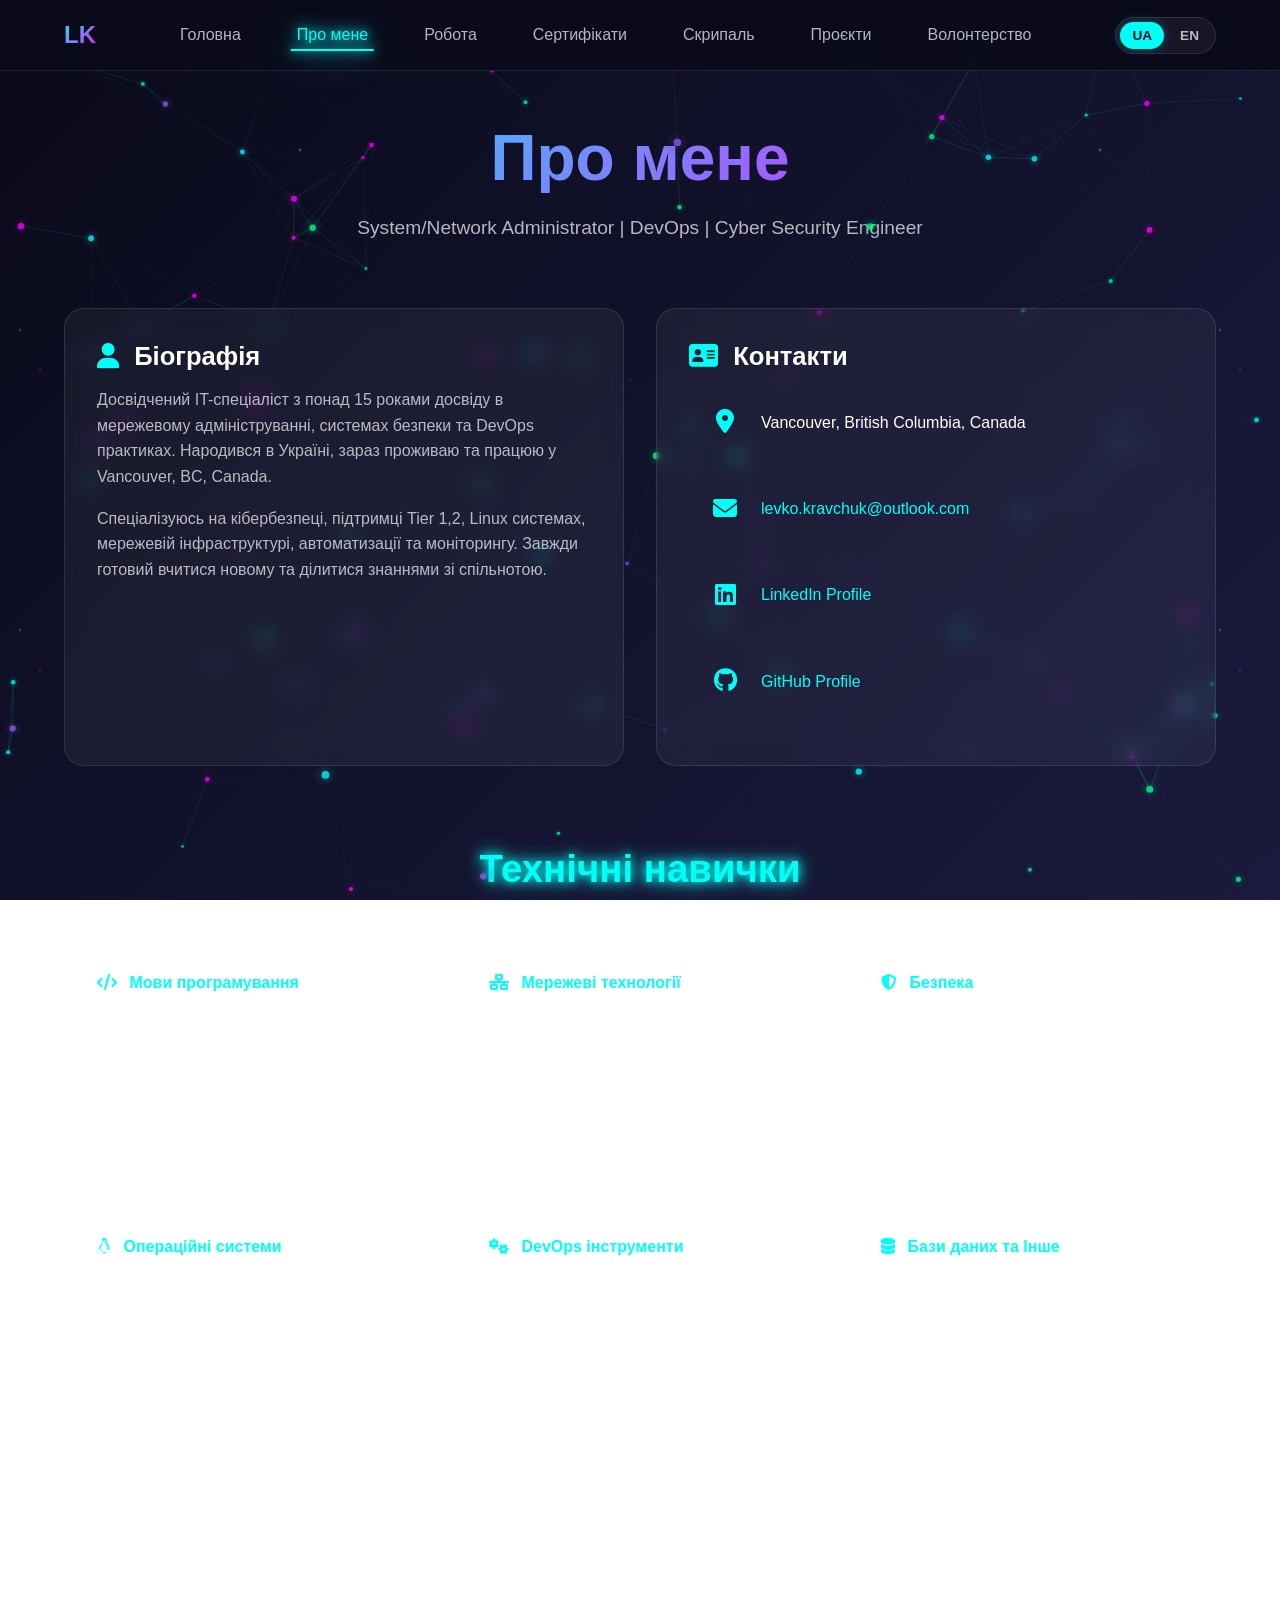
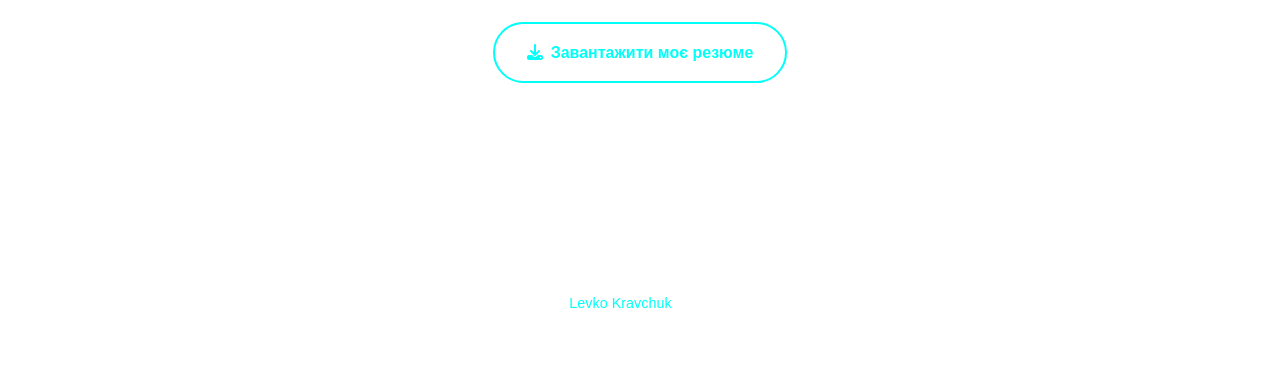
==== about.html @ c8efd0c7 "Organize project: structure images and docs, update site content" ====
<!DOCTYPE html>
<html lang="uk">

<head>
    <meta charset="UTF-8">
    <meta name="viewport" content="width=device-width, initial-scale=1.0, maximum-scale=5.0">
    <meta name="description" content="About Levko Kravchuk - System Administrator and DevOps Engineer">
    <meta name="theme-color" content="#0a0a1a">

    <!-- Security Headers -->
    <meta http-equiv="X-Content-Type-Options" content="nosniff">
    <meta http-equiv="X-Frame-Options" content="SAMEORIGIN">
    <meta name="referrer" content="strict-origin-when-cross-origin">
    <meta http-equiv="Content-Security-Policy"
        content="default-src 'self'; script-src 'self' 'unsafe-inline'; style-src 'self' 'unsafe-inline' https://fonts.googleapis.com https://cdnjs.cloudflare.com; font-src 'self' https://fonts.gstatic.com https://cdnjs.cloudflare.com; img-src 'self' data: https:; frame-ancestors 'self'; form-action 'self'; base-uri 'self';">
    <title>Про мене | Levko Kravchuk</title>

    <link rel="preconnect" href="https://fonts.googleapis.com">
    <link rel="preconnect" href="https://fonts.gstatic.com" crossorigin>
    <link
        href="https://fonts.googleapis.com/css2?family=Inter:wght@400;500;600;700&family=Outfit:wght@600;700&display=swap"
        rel="stylesheet">
    <link rel="stylesheet" href="https://cdnjs.cloudflare.com/ajax/libs/font-awesome/6.5.0/css/all.min.css">
    <link rel="stylesheet" href="css/style.css">
</head>

<body>
    <!-- Navigation -->
    <nav class="nav">
        <div class="nav-container">
            <a href="index.html" class="nav-logo">LK</a>
            <ul class="nav-menu">
                <li><a href="index.html" class="nav-link" data-i18n="nav_home">Головна</a></li>
                <li><a href="about.html" class="nav-link active" data-i18n="nav_about">Про мене</a></li>
                <li><a href="work-history.html" class="nav-link" data-i18n="nav_work">Робота</a></li>
                <li><a href="awards.html" class="nav-link" data-i18n="nav_awards">Сертифікати</a></li>
                <li><a href="violinist.html" class="nav-link" data-i18n="nav_violinist">Скрипаль</a></li>
                <li><a href="projects.html" class="nav-link" data-i18n="nav_projects">Проєкти</a></li>
                <li><a href="volunteer.html" class="nav-link" data-i18n="nav_volunteer">Волонтерство</a></li>
            </ul>
            <div class="nav-right">
                <div class="lang-switcher">
                    <button class="lang-btn active" data-lang="uk">UA</button>
                    <button class="lang-btn" data-lang="en">EN</button>
                </div>
                <div class="nav-toggle">
                    <span></span>
                    <span></span>
                    <span></span>
                </div>
            </div>
        </div>
    </nav>

    <!-- Page Header -->
    <header class="page-header">
        <div class="container">
            <h1 data-i18n="about_title">Про мене</h1>
            <p style="font-size: 1.2rem; color: var(--text-secondary);" data-i18n="about_subtitle">
                System/Network Administrator | DevOps | Cyber Security Engineer
            </p>
        </div>
    </header>

    <!-- Page Content -->
    <main class="page-content">
        <div class="container">

            <div style="display: grid; grid-template-columns: repeat(auto-fit, minmax(300px, 1fr)); gap: 2rem;">

                <!-- Bio Card -->
                <div class="glass-card">
                    <h3 style="margin-bottom: 1rem;"><i class="fas fa-user"
                            style="color: var(--neon-cyan); margin-right: 0.5rem;"></i> <span
                            data-i18n="bio_title">Біографія</span></h3>
                    <p data-i18n="bio_text_1">
                        Досвідчений IT-спеціаліст з понад 15 роками досвіду в мережевому адмініструванні,
                        системах безпеки та DevOps практиках. Народився в Україні, зараз проживаю та працюю
                        у Vancouver, BC, Canada.
                    </p>
                    <p data-i18n="bio_text_2">
                        Спеціалізуюсь на Linux системах, мережевій інфраструктурі, автоматизації та
                        моніторингу. Завжди готовий вчитися новому та ділитися знаннями зі спільнотою.
                    </p>
                </div>

                <!-- Contact Card -->
                <div class="glass-card">
                    <h3 style="margin-bottom: 1rem;"><i class="fas fa-address-card"
                            style="color: var(--neon-cyan); margin-right: 0.5rem;"></i> <span
                            data-i18n="contacts_title">Контакти</span></h3>
                    <ul class="contact-list">
                        <li class="contact-item">
                            <span class="contact-icon"><i class="fas fa-map-marker-alt"></i></span>
                            <span>Vancouver, British Columbia, Canada</span>
                        </li>
                        <li class="contact-item">
                            <span class="contact-icon"><i class="fas fa-envelope"></i></span>
                            <a href="mailto:levko.kravchuk@outlook.com">levko.kravchuk@outlook.com</a>
                        </li>
                        <li class="contact-item">
                            <span class="contact-icon"><i class="fab fa-linkedin"></i></span>
                            <a href="https://www.linkedin.com/in/levko-kravchuk/" target="_blank">LinkedIn Profile</a>
                        </li>
                        <li class="contact-item">
                            <span class="contact-icon"><i class="fab fa-github"></i></span>
                            <a href="https://github.com/LEO2008k" target="_blank">GitHub Profile</a>
                        </li>
                    </ul>
                </div>

            </div>

            <!-- Technical Skills Section -->
            <section class="section">
                <h2 class="section-title" data-i18n="skills_title">Технічні навички</h2>

                <div style="display: grid; grid-template-columns: repeat(auto-fit, minmax(280px, 1fr)); gap: 1.5rem;">

                    <div class="glass-card">
                        <h4 style="color: var(--neon-cyan); margin-bottom: 1rem;">
                            <i class="fas fa-code" style="margin-right: 0.5rem;"></i> <span
                                data-i18n="skills_programming">Мови програмування</span>
                        </h4>
                        <div class="skills-list">
                            <span class="skill-tag">Bash</span>
                            <span class="skill-tag">Python</span>
                            <span class="skill-tag">SQL</span>
                            <span class="skill-tag">C</span>
                        </div>
                    </div>

                    <div class="glass-card">
                        <h4 style="color: var(--neon-cyan); margin-bottom: 1rem;">
                            <i class="fas fa-network-wired" style="margin-right: 0.5rem;"></i> <span
                                data-i18n="skills_network">Мережеві технології</span>
                        </h4>
                        <div class="skills-list">
                            <span class="skill-tag">VLAN</span>
                            <span class="skill-tag">802.1Q</span>
                            <span class="skill-tag">STP/RSTP</span>
                            <span class="skill-tag">LACP</span>
                            <span class="skill-tag">DHCP</span>
                            <span class="skill-tag">DHCPv6</span>
                            <span class="skill-tag">IPv6</span>
                            <span class="skill-tag">DNS</span>
                            <span class="skill-tag">VPN</span>
                        </div>
                    </div>

                    <div class="glass-card">
                        <h4 style="color: var(--neon-cyan); margin-bottom: 1rem;">
                            <i class="fas fa-shield-alt" style="margin-right: 0.5rem;"></i> <span
                                data-i18n="skills_security">Безпека</span>
                        </h4>
                        <div class="skills-list">
                            <span class="skill-tag">ACL</span>
                            <span class="skill-tag">Firewall</span>
                            <span class="skill-tag">IDS/IPS</span>
                            <span class="skill-tag">VPN</span>
                            <span class="skill-tag">Tenable.sc</span>
                            <span class="skill-tag">Nessus</span>
                        </div>
                    </div>

                    <div class="glass-card">
                        <h4 style="color: var(--neon-cyan); margin-bottom: 1rem;">
                            <i class="fab fa-linux" style="margin-right: 0.5rem;"></i> <span
                                data-i18n="skills_os">Операційні системи</span>
                        </h4>
                        <div class="skills-list">
                            <span class="skill-tag">CentOS</span>
                            <span class="skill-tag">RHEL</span>
                            <span class="skill-tag">Ubuntu</span>
                            <span class="skill-tag">FreeBSD</span>
                            <span class="skill-tag">Windows Server</span>
                            <span class="skill-tag">macOS</span>
                            <span class="skill-tag">SELinux</span>
                            <span class="skill-tag">ACL</span>
                        </div>
                    </div>

                    <div class="glass-card">
                        <h4 style="color: var(--neon-cyan); margin-bottom: 1rem;">
                            <i class="fas fa-cogs" style="margin-right: 0.5rem;"></i> <span
                                data-i18n="skills_devops">DevOps інструменти</span>
                        </h4>
                        <div class="skills-list">
                            <span class="skill-tag">Docker</span>
                            <span class="skill-tag">Ansible</span>
                            <span class="skill-tag">Jenkins</span>
                            <span class="skill-tag">Git</span>
                            <span class="skill-tag">Grafana</span>
                            <span class="skill-tag">Zabbix</span>
                            <span class="skill-tag">Nagios</span>
                            <span class="skill-tag">Nginx</span>
                            <span class="skill-tag">Apache</span>
                            <span class="skill-tag">OpenShift</span>
                        </div>
                    </div>

                    <div class="glass-card">
                        <h4 style="color: var(--neon-cyan); margin-bottom: 1rem;">
                            <i class="fas fa-database" style="margin-right: 0.5rem;"></i> <span
                                data-i18n="skills_database">Бази даних та Інше</span>
                        </h4>
                        <div class="skills-list">
                            <span class="skill-tag">MySQL</span>
                            <span class="skill-tag">MariaDB</span>
                            <span class="skill-tag">SQLite</span>
                            <span class="skill-tag">Ha Proxy</span>
                            <span class="skill-tag">Galera Cluster</span>
                            <span class="skill-tag">JIRA</span>
                        </div>
                    </div>

                </div>
            </section>

            <!-- Download CV -->
            <div style="text-align: center; margin-top: 3rem;">
                <a href="Levko_Kravchuk_Resume.pdf" download class="btn">
                    <i class="fas fa-download"></i> <span data-i18n="btn_download_resume">Завантажити моє резюме</span>
                </a>
            </div>

        </div>
    </main>

    <!-- Footer -->
    <footer class="footer">
        <p class="footer-text">
            © 2024-2026 <a href="https://www.linkedin.com/in/levko-kravchuk/" target="_blank">Levko Kravchuk</a>. <span
                data-i18n="footer_rights">All rights reserved.</span>
        </p>
    </footer>

    <button class="back-to-top" aria-label="Back to top">
        <i class="fas fa-arrow-up"></i>
    </button>

    <script src="js/particles.js"></script>
    <script src="js/translations.js"></script>
    <script src="js/main.js"></script>
</body>

</html>
---- css/style.css ----
/* ===================================
   NEO GLOW DESIGN SYSTEM
   Levko Kravchuk Portfolio
   =================================== */

/* CSS Variables */
:root {
  /* Colors */
  --bg-primary: #0a0a1a;
  --bg-secondary: #1a1a3e;
  --bg-card: rgba(26, 26, 62, 0.6);
  --neon-cyan: #00fff7;
  --neon-magenta: #ff00ff;
  --neon-purple: #bf00ff;
  --neon-blue: #00d4ff;
  --text-primary: #ffffff;
  --text-secondary: rgba(255, 255, 255, 0.7);
  --text-muted: rgba(255, 255, 255, 0.5);

  /* Glow Effects */
  --glow-cyan: 0 0 10px var(--neon-cyan), 0 0 20px var(--neon-cyan), 0 0 40px var(--neon-cyan);
  --glow-magenta: 0 0 10px var(--neon-magenta), 0 0 20px var(--neon-magenta), 0 0 40px var(--neon-magenta);
  --glow-purple: 0 0 10px var(--neon-purple), 0 0 20px var(--neon-purple), 0 0 40px var(--neon-purple);
  --glow-text: 0 0 10px currentColor, 0 0 20px currentColor;

  /* Glassmorphism */
  --glass-bg: rgba(255, 255, 255, 0.05);
  --glass-border: rgba(255, 255, 255, 0.1);
  --glass-blur: blur(10px);

  /* Spacing */
  --spacing-xs: 0.5rem;
  --spacing-sm: 1rem;
  --spacing-md: 1.5rem;
  --spacing-lg: 2rem;
  --spacing-xl: 3rem;
  --spacing-xxl: 5rem;

  /* Typography */
  --font-main: 'Inter', 'Segoe UI', sans-serif;
  --font-display: 'Outfit', 'Inter', sans-serif;

  /* Transitions */
  --transition-fast: 0.2s ease;
  --transition-normal: 0.3s ease;
  --transition-slow: 0.5s ease;
}

/* Reset & Base */
*,
*::before,
*::after {
  box-sizing: border-box;
  margin: 0;
  padding: 0;
}

html {
  scroll-behavior: smooth;
}

body {
  font-family: var(--font-main);
  background: linear-gradient(135deg, var(--bg-primary) 0%, var(--bg-secondary) 100%);
  background-attachment: fixed;
  color: var(--text-primary);
  line-height: 1.6;
  min-height: 100vh;
  overflow-x: hidden;
}

/* Animated Background Stars */
body::before {
  content: '';
  position: fixed;
  top: 0;
  left: 0;
  width: 100%;
  height: 100%;
  background-image:
    radial-gradient(2px 2px at 20px 30px, var(--neon-cyan), transparent),
    radial-gradient(2px 2px at 40px 70px, var(--neon-magenta), transparent),
    radial-gradient(1px 1px at 90px 40px, var(--text-primary), transparent),
    radial-gradient(2px 2px at 160px 120px, var(--neon-purple), transparent),
    radial-gradient(1px 1px at 230px 80px, var(--neon-cyan), transparent),
    radial-gradient(2px 2px at 300px 150px, var(--text-primary), transparent),
    radial-gradient(1px 1px at 350px 200px, var(--neon-magenta), transparent);
  background-size: 400px 300px;
  opacity: 0.4;
  animation: twinkle 8s ease-in-out infinite;
  pointer-events: none;
  z-index: -1;
}

@keyframes twinkle {

  0%,
  100% {
    opacity: 0.4;
  }

  50% {
    opacity: 0.6;
  }
}

/* Typography */
h1,
h2,
h3,
h4,
h5,
h6 {
  font-family: var(--font-display);
  font-weight: 700;
  line-height: 1.2;
  margin-bottom: var(--spacing-sm);
}

h1 {
  font-size: clamp(2.5rem, 5vw, 4rem);
  background: linear-gradient(135deg, var(--neon-cyan), var(--neon-magenta));
  -webkit-background-clip: text;
  -webkit-text-fill-color: transparent;
  background-clip: text;
  text-shadow: none;
}

h2 {
  font-size: clamp(1.8rem, 3vw, 2.5rem);
  color: var(--neon-cyan);
  text-shadow: var(--glow-text);
}

h3 {
  font-size: clamp(1.3rem, 2vw, 1.8rem);
  color: var(--text-primary);
}

p {
  margin-bottom: var(--spacing-sm);
  color: var(--text-secondary);
}

a {
  color: var(--neon-cyan);
  text-decoration: none;
  transition: var(--transition-normal);
}

a:hover {
  color: var(--neon-magenta);
  text-shadow: var(--glow-text);
}

/* Container */
.container {
  width: 100%;
  max-width: 1200px;
  margin: 0 auto;
  padding: 0 var(--spacing-md);
}

/* Navigation */
.nav {
  position: fixed;
  top: 0;
  left: 0;
  right: 0;
  z-index: 1000;
  background: rgba(10, 10, 26, 0.9);
  backdrop-filter: var(--glass-blur);
  border-bottom: 1px solid var(--glass-border);
  padding: var(--spacing-sm) 0;
}

.nav-container {
  display: flex;
  justify-content: space-between;
  align-items: center;
  max-width: 1200px;
  margin: 0 auto;
  padding: 0 var(--spacing-md);
}

.nav-logo {
  font-family: var(--font-display);
  font-size: 1.5rem;
  font-weight: 700;
  background: linear-gradient(135deg, var(--neon-cyan), var(--neon-magenta));
  -webkit-background-clip: text;
  -webkit-text-fill-color: transparent;
  background-clip: text;
}

.nav-menu {
  display: flex;
  list-style: none;
  gap: var(--spacing-md);
}

.nav-link {
  color: var(--text-secondary);
  font-weight: 500;
  padding: var(--spacing-xs) var(--spacing-sm);
  border-radius: 8px;
  transition: var(--transition-normal);
  position: relative;
}

.nav-link::after {
  content: '';
  position: absolute;
  bottom: 0;
  left: 50%;
  width: 0;
  height: 2px;
  background: var(--neon-cyan);
  box-shadow: var(--glow-cyan);
  transition: var(--transition-normal);
  transform: translateX(-50%);
}

.nav-link:hover,
.nav-link.active {
  color: var(--neon-cyan);
  text-shadow: var(--glow-text);
}

.nav-link:hover::after,
.nav-link.active::after {
  width: 80%;
}

/* Mobile Menu Toggle */
.nav-toggle {
  display: none;
  flex-direction: column;
  gap: 5px;
  cursor: pointer;
  padding: 10px;
}

.nav-toggle span {
  width: 25px;
  height: 3px;
  background: var(--neon-cyan);
  border-radius: 3px;
  transition: var(--transition-normal);
  box-shadow: 0 0 5px var(--neon-cyan);
}

/* Glass Card */
.glass-card {
  background: var(--glass-bg);
  backdrop-filter: var(--glass-blur);
  border: 1px solid var(--glass-border);
  border-radius: 20px;
  padding: var(--spacing-lg);
  transition: var(--transition-normal);
}

.glass-card:hover {
  border-color: var(--neon-cyan);
  box-shadow: 0 0 30px rgba(0, 255, 247, 0.1);
  transform: translateY(-5px);
}

/* Neon Button */
.btn {
  display: inline-flex;
  align-items: center;
  gap: var(--spacing-xs);
  padding: var(--spacing-sm) var(--spacing-lg);
  font-family: var(--font-main);
  font-weight: 600;
  font-size: 1rem;
  border: 2px solid var(--neon-cyan);
  border-radius: 50px;
  background: transparent;
  color: var(--neon-cyan);
  cursor: pointer;
  transition: var(--transition-normal);
  text-decoration: none;
}

.btn:hover {
  background: var(--neon-cyan);
  color: var(--bg-primary);
  box-shadow: var(--glow-cyan);
  text-shadow: none;
}

.btn-magenta {
  border-color: var(--neon-magenta);
  color: var(--neon-magenta);
}

.btn-magenta:hover {
  background: var(--neon-magenta);
  color: var(--bg-primary);
  box-shadow: var(--glow-magenta);
}

/* Hero Section */
.hero {
  min-height: 100vh;
  display: flex;
  align-items: center;
  justify-content: center;
  padding: var(--spacing-xxl) var(--spacing-md);
  text-align: center;
}

.hero-content {
  max-width: 800px;
}

.hero-avatar {
  width: 180px;
  height: 180px;
  border-radius: 50%;
  object-fit: cover;
  border: 3px solid var(--neon-cyan);
  box-shadow: var(--glow-cyan);
  margin-bottom: var(--spacing-lg);
  animation: pulse-glow 3s ease-in-out infinite;
}

@keyframes pulse-glow {

  0%,
  100% {
    box-shadow: 0 0 20px var(--neon-cyan), 0 0 40px var(--neon-cyan);
  }

  50% {
    box-shadow: 0 0 30px var(--neon-magenta), 0 0 60px var(--neon-magenta);
  }
}

.hero-title {
  margin-bottom: var(--spacing-sm);
}

.hero-subtitle {
  font-size: 1.3rem;
  color: var(--text-secondary);
  margin-bottom: var(--spacing-lg);
}

.hero-buttons {
  display: flex;
  gap: var(--spacing-sm);
  justify-content: center;
  flex-wrap: wrap;
}

/* Section */
.section {
  padding: var(--spacing-xxl) 0;
}

.section-title {
  text-align: center;
  margin-bottom: var(--spacing-xl);
}

/* Page Cards Grid */
.cards-grid {
  display: grid;
  grid-template-columns: repeat(auto-fit, minmax(280px, 1fr));
  gap: var(--spacing-lg);
}

.page-card {
  text-align: center;
  padding: var(--spacing-xl);
}

.page-card-icon {
  font-size: 3rem;
  margin-bottom: var(--spacing-md);
  display: block;
}

.page-card h3 {
  color: var(--neon-cyan);
  margin-bottom: var(--spacing-sm);
}

.page-card p {
  margin-bottom: var(--spacing-md);
}

/* Timeline */
.timeline {
  position: relative;
  max-width: 800px;
  margin: 0 auto;
  padding-left: var(--spacing-xl);
}

.timeline::before {
  content: '';
  position: absolute;
  left: 0;
  top: 0;
  bottom: 0;
  width: 3px;
  background: linear-gradient(to bottom, var(--neon-cyan), var(--neon-magenta), var(--neon-purple));
  box-shadow: 0 0 10px var(--neon-cyan);
  border-radius: 3px;
}

.timeline-item {
  position: relative;
  margin-bottom: var(--spacing-xl);
}

.timeline-item::before {
  content: '';
  position: absolute;
  left: calc(-1 * var(--spacing-xl) - 6px);
  top: 10px;
  width: 15px;
  height: 15px;
  background: var(--neon-cyan);
  border-radius: 50%;
  box-shadow: var(--glow-cyan);
}

.timeline-date {
  font-size: 0.9rem;
  color: var(--neon-magenta);
  font-weight: 600;
  margin-bottom: var(--spacing-xs);
}

.timeline-title {
  font-size: 1.3rem;
  margin-bottom: var(--spacing-xs);
}

.timeline-company {
  color: var(--neon-cyan);
  font-weight: 500;
  margin-bottom: var(--spacing-sm);
}

/* Certificates Grid */
.certs-grid {
  display: grid;
  grid-template-columns: repeat(auto-fit, minmax(250px, 1fr));
  gap: var(--spacing-lg);
}

.cert-card {
  text-align: center;
  padding: var(--spacing-lg);
}

.cert-card img {
  max-width: 100%;
  height: auto;
  border-radius: 10px;
  margin-bottom: var(--spacing-md);
  transition: var(--transition-normal);
}

.cert-card:hover img {
  box-shadow: 0 0 30px rgba(0, 255, 247, 0.3);
}

.cert-card h4 {
  color: var(--neon-cyan);
  margin-bottom: var(--spacing-xs);
}

/* Contact Info */
.contact-list {
  list-style: none;
}

.contact-item {
  display: flex;
  align-items: center;
  gap: var(--spacing-sm);
  margin-bottom: var(--spacing-sm);
  padding: var(--spacing-sm);
  border-radius: 10px;
  transition: var(--transition-normal);
}

.contact-item:hover {
  background: var(--glass-bg);
}

.contact-icon {
  font-size: 1.5rem;
  color: var(--neon-cyan);
  width: 40px;
  text-align: center;
}

/* Skills */
.skills-list {
  display: flex;
  flex-wrap: wrap;
  gap: var(--spacing-xs);
}

.skill-tag {
  display: inline-block;
  padding: var(--spacing-xs) var(--spacing-sm);
  background: var(--glass-bg);
  border: 1px solid var(--glass-border);
  border-radius: 20px;
  font-size: 0.9rem;
  color: var(--text-secondary);
  transition: var(--transition-normal);
}

.skill-tag:hover {
  border-color: var(--neon-cyan);
  color: var(--neon-cyan);
  box-shadow: 0 0 15px rgba(0, 255, 247, 0.2);
}

/* Footer */
.footer {
  text-align: center;
  padding: var(--spacing-xl) var(--spacing-md);
  border-top: 1px solid var(--glass-border);
  margin-top: var(--spacing-xxl);
}

.footer-text {
  color: var(--text-muted);
  font-size: 0.9rem;
}

.footer-text a {
  color: var(--neon-cyan);
}

/* Back to Top */
.back-to-top {
  position: fixed;
  bottom: 30px;
  right: 30px;
  width: 50px;
  height: 50px;
  border-radius: 50%;
  background: var(--bg-secondary);
  border: 2px solid var(--neon-cyan);
  color: var(--neon-cyan);
  display: flex;
  align-items: center;
  justify-content: center;
  cursor: pointer;
  opacity: 0;
  visibility: hidden;
  transition: var(--transition-normal);
  z-index: 999;
}

.back-to-top.visible {
  opacity: 1;
  visibility: visible;
}

.back-to-top:hover {
  background: var(--neon-cyan);
  color: var(--bg-primary);
  box-shadow: var(--glow-cyan);
}

/* Page Header */
.page-header {
  padding-top: 120px;
  padding-bottom: var(--spacing-xl);
  text-align: center;
}

.page-content {
  padding-bottom: var(--spacing-xxl);
}

/* Placeholder Content */
.placeholder-content {
  text-align: center;
  padding: var(--spacing-xxl);
  color: var(--text-muted);
}

.placeholder-content .icon {
  font-size: 4rem;
  margin-bottom: var(--spacing-lg);
  opacity: 0.5;
}

/* Responsive */
@media (max-width: 768px) {
  .nav-container {
    flex-wrap: wrap;
  }

  .nav-menu {
    position: fixed;
    top: 60px;
    left: 0;
    right: 0;
    background: rgba(10, 10, 26, 0.98);
    flex-direction: column;
    align-items: center;
    padding: var(--spacing-lg);
    gap: var(--spacing-sm);
    transform: translateY(-150%);
    opacity: 0;
    transition: var(--transition-normal);
    max-height: calc(100vh - 60px);
    overflow-y: auto;
  }

  .nav-menu.active {
    transform: translateY(0);
    opacity: 1;
  }

  .nav-toggle {
    display: flex;
  }

  .nav-right {
    order: 2;
    margin-right: 10px;
  }

  .hero {
    padding-top: 100px;
    padding-left: var(--spacing-sm);
    padding-right: var(--spacing-sm);
  }

  .hero-avatar {
    width: 140px;
    height: 140px;
  }

  .hero-buttons {
    flex-direction: column;
    align-items: center;
  }

  .hero-buttons .btn {
    width: 100%;
    max-width: 250px;
    justify-content: center;
  }

  .timeline {
    padding-left: var(--spacing-lg);
  }

  .timeline-item::before {
    left: calc(-1 * var(--spacing-lg) - 6px);
  }

  .cards-grid {
    grid-template-columns: 1fr;
  }

  .certs-grid {
    grid-template-columns: 1fr;
  }

  .section {
    padding: var(--spacing-xl) 0;
  }

  .page-header {
    padding-top: 100px;
  }

  .container {
    padding: 0 var(--spacing-sm);
  }

  .glass-card {
    padding: var(--spacing-md);
  }

  .back-to-top {
    bottom: 20px;
    right: 20px;
    width: 45px;
    height: 45px;
  }
}

/* Small mobile screens */
@media (max-width: 480px) {
  h1 {
    font-size: 2rem;
  }

  h2 {
    font-size: 1.5rem;
  }

  .nav-logo {
    font-size: 1.3rem;
  }

  .hero-avatar {
    width: 120px;
    height: 120px;
  }

  .btn {
    padding: var(--spacing-sm) var(--spacing-md);
    font-size: 0.9rem;
  }
}

/* Language Switcher */
.lang-switcher {
  display: flex;
  gap: 4px;
  background: var(--glass-bg);
  border: 1px solid var(--glass-border);
  border-radius: 25px;
  padding: 4px;
}

.lang-btn {
  padding: 6px 12px;
  border: none;
  background: transparent;
  color: var(--text-secondary);
  font-family: var(--font-main);
  font-size: 0.85rem;
  font-weight: 600;
  cursor: pointer;
  border-radius: 20px;
  transition: var(--transition-fast);
}

.lang-btn:hover {
  color: var(--text-primary);
}

.lang-btn.active {
  background: var(--neon-cyan);
  color: var(--bg-primary);
  box-shadow: 0 0 10px rgba(0, 255, 247, 0.3);
}

.nav-right {
  display: flex;
  align-items: center;
  gap: var(--spacing-sm);
}

/* Touch-friendly mobile improvements */
@media (hover: none) and (pointer: coarse) {
  .nav-link {
    padding: var(--spacing-sm) var(--spacing-md);
  }

  .btn {
    min-height: 48px;
  }

  .lang-btn {
    min-height: 40px;
    padding: 8px 16px;
  }

  .contact-item {
    min-height: 48px;
  }

  .skill-tag {
    padding: var(--spacing-sm) var(--spacing-md);
  }
}

/* Print Styles */
@media print {
  body {
    background: white;
    color: black;
  }

  .nav,
  .back-to-top,
  .lang-switcher {
    display: none;
  }

  .glass-card {
    border: 1px solid #ddd;
    box-shadow: none;
  }
}
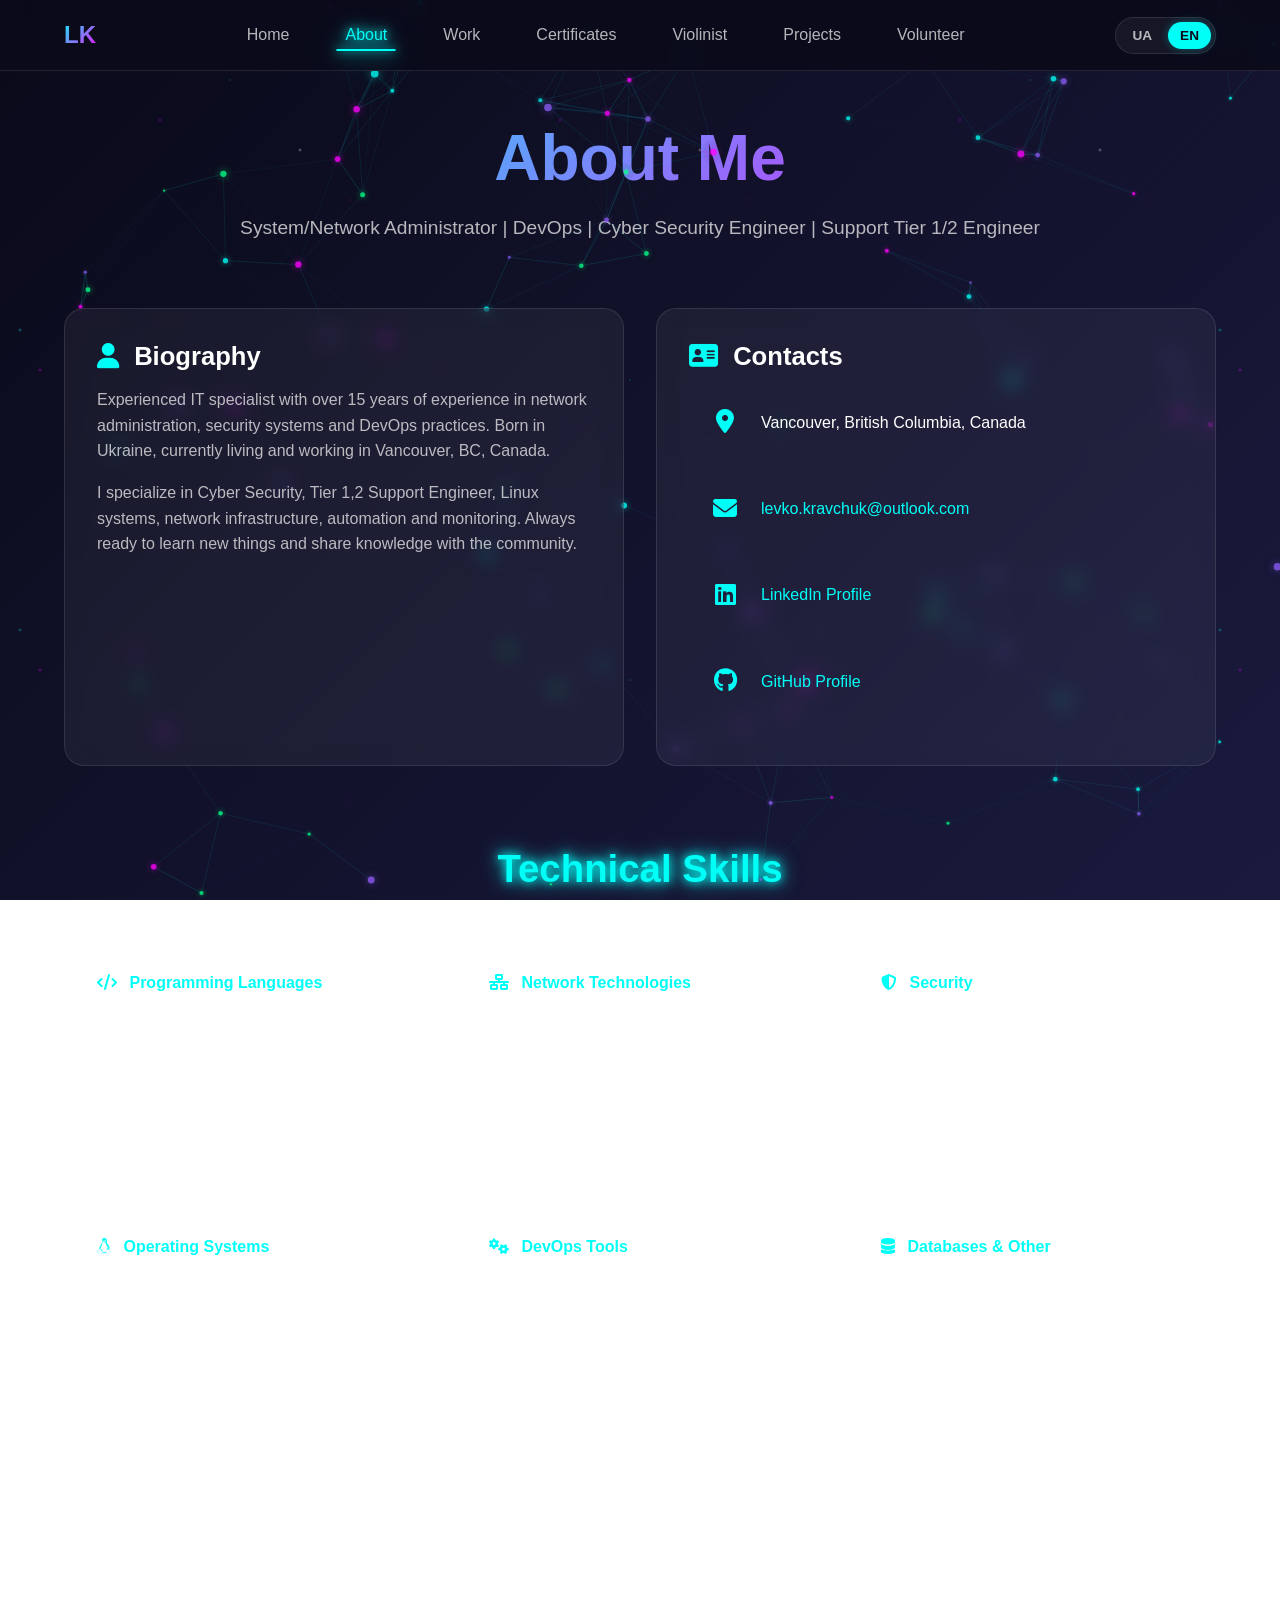
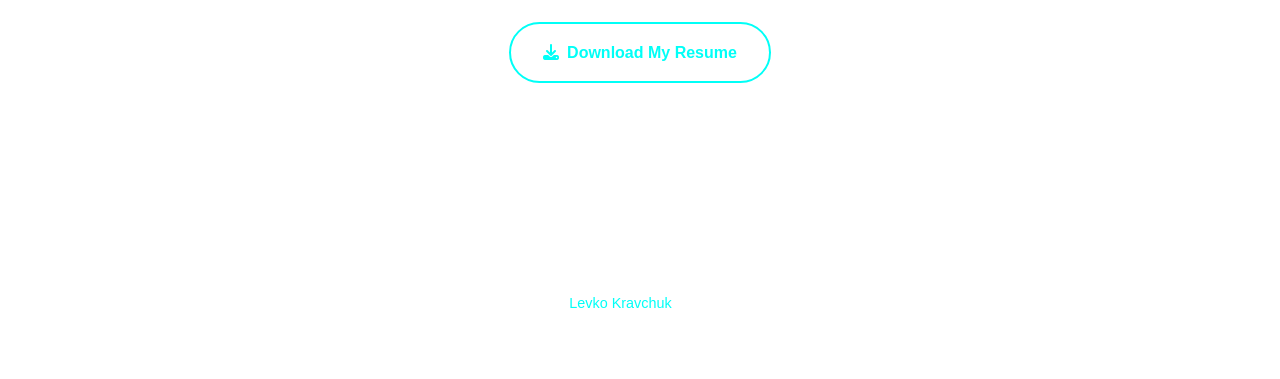
==== commit 0ad5bc21: "feat: add Support Tier 1/2 Engineer to job titles" ====
--- a/about.html
+++ b/about.html
@@ -57,7 +57,7 @@
         <div class="container">
             <h1 data-i18n="about_title">Про мене</h1>
             <p style="font-size: 1.2rem; color: var(--text-secondary);" data-i18n="about_subtitle">
-                System/Network Administrator | DevOps | Cyber Security Engineer
+                System/Network Administrator | DevOps | Cyber Security Engineer | Support Tier 1/2 Engineer
             </p>
         </div>
     </header>
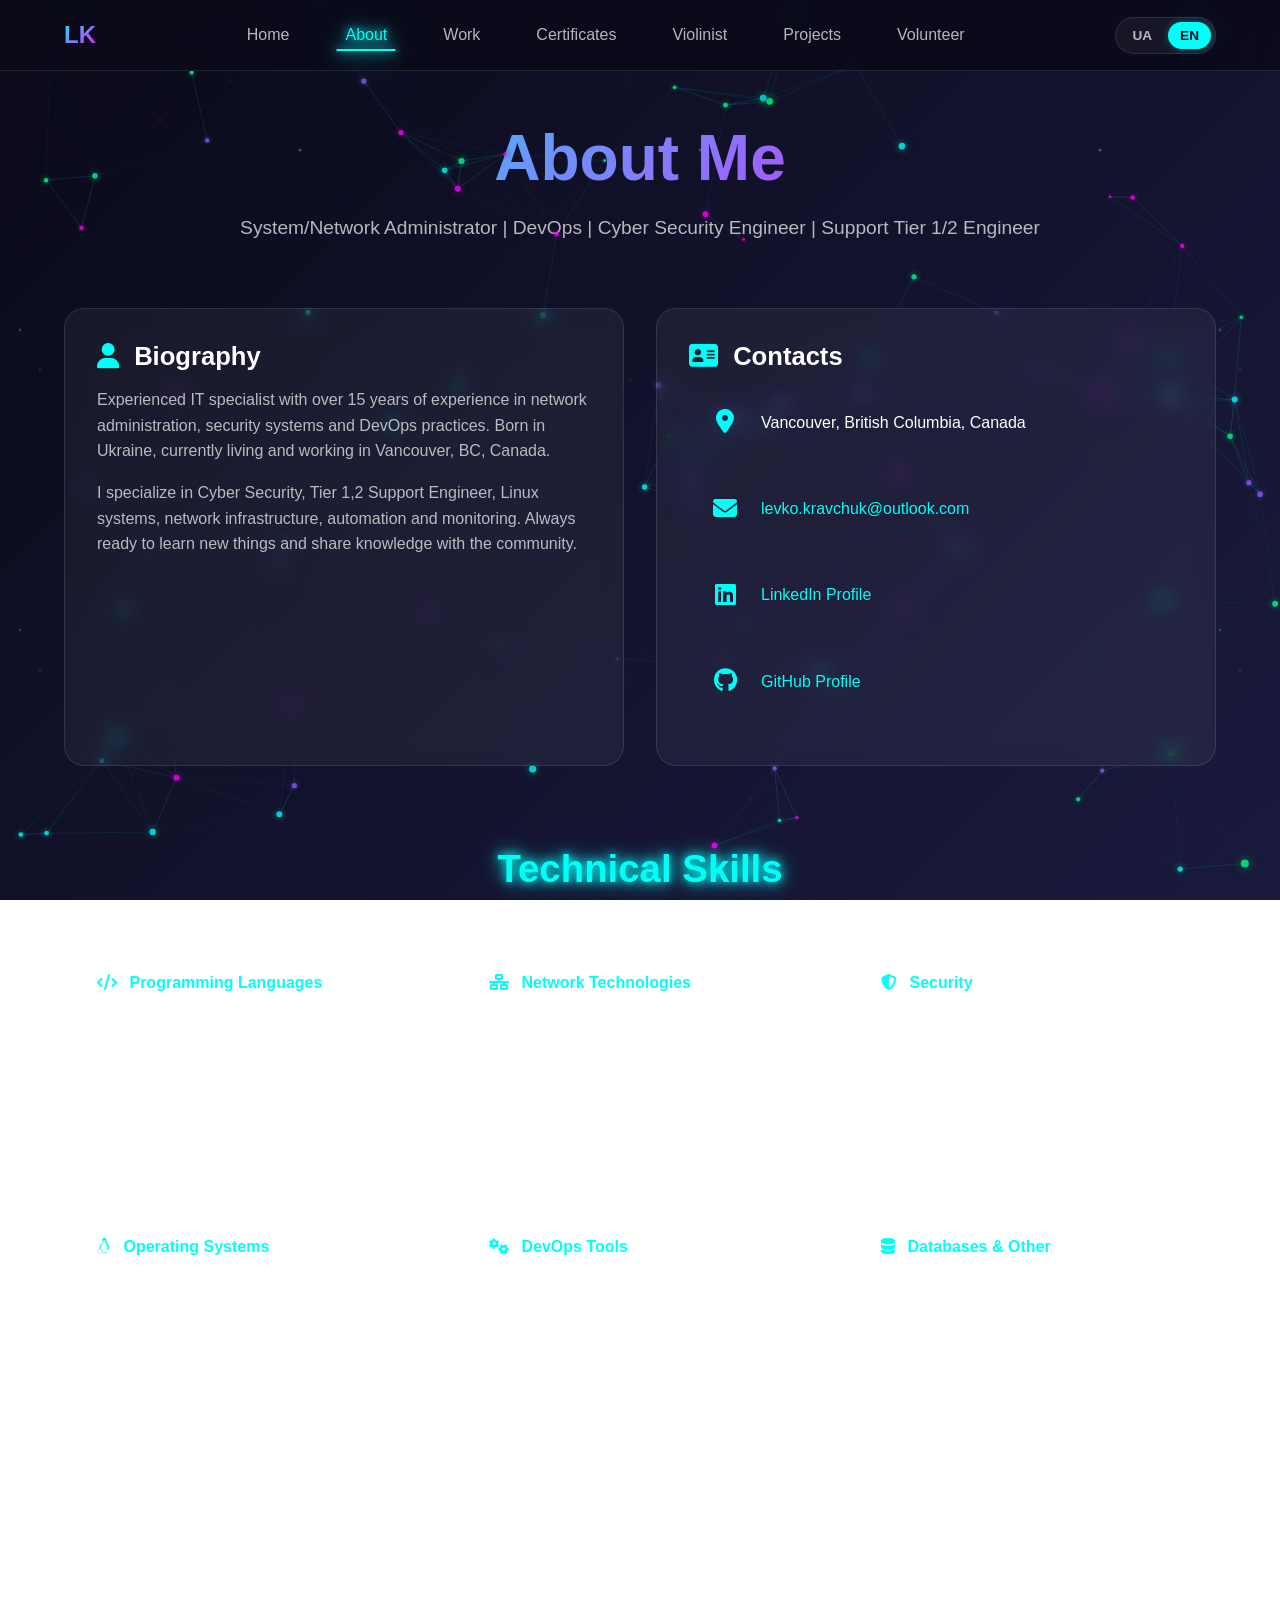
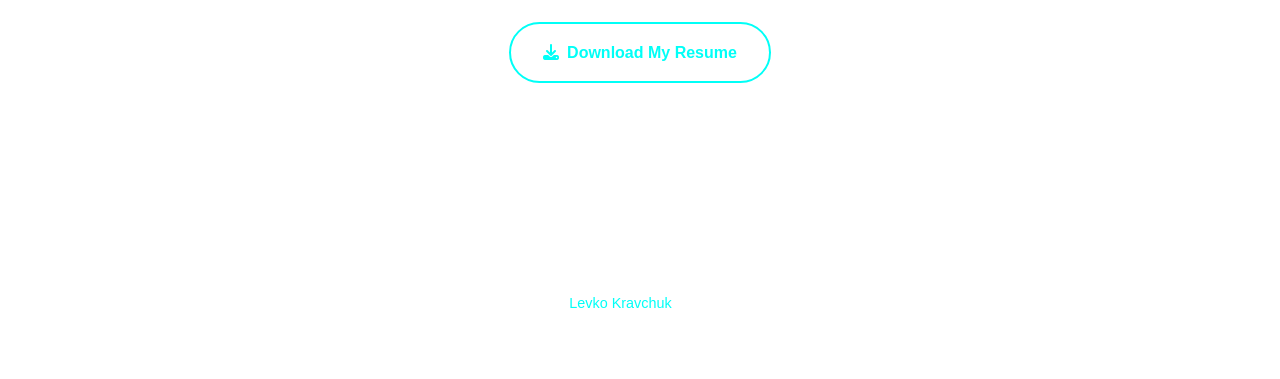
==== commit d299ec3f: "seo: update meta tags with keywords (AI, Automation, Support Engineer, Location)" ====
--- a/about.html
+++ b/about.html
@@ -4,7 +4,10 @@
 <head>
     <meta charset="UTF-8">
     <meta name="viewport" content="width=device-width, initial-scale=1.0, maximum-scale=5.0">
-    <meta name="description" content="About Levko Kravchuk - System Administrator and DevOps Engineer">
+    <meta name="description"
+        content="About Levko Kravchuk - System/Network Administrator, DevOps, Cyber Security, Support Tier 1/2 Engineer. Automation, AI, Prompt Engineering. Vancouver, BC, Canada.">
+    <meta name="keywords"
+        content="Levko Kravchuk, About, Bio, DevOps, System Administrator, Network Engineer, Cyber Security, Support Engineer, Automation, AI, Prompt Engineer, Vancouver, British Columbia, Canada, Remote, Hybrid, Full-time">
     <meta name="theme-color" content="#0a0a1a">
 
     <!-- Security Headers -->
--- a/css/style.css
+++ b/css/style.css
@@ -313,7 +313,7 @@
 }
 
 .hero-content {
-  max-width: 800px;
+  max-width: 1000px;
 }
 
 .hero-avatar {
@@ -648,6 +648,11 @@
     height: 140px;
   }
 
+  .hero-subtitle {
+    font-size: 1.1rem;
+    padding: 0 10px;
+  }
+
   .hero-buttons {
     flex-direction: column;
     align-items: center;
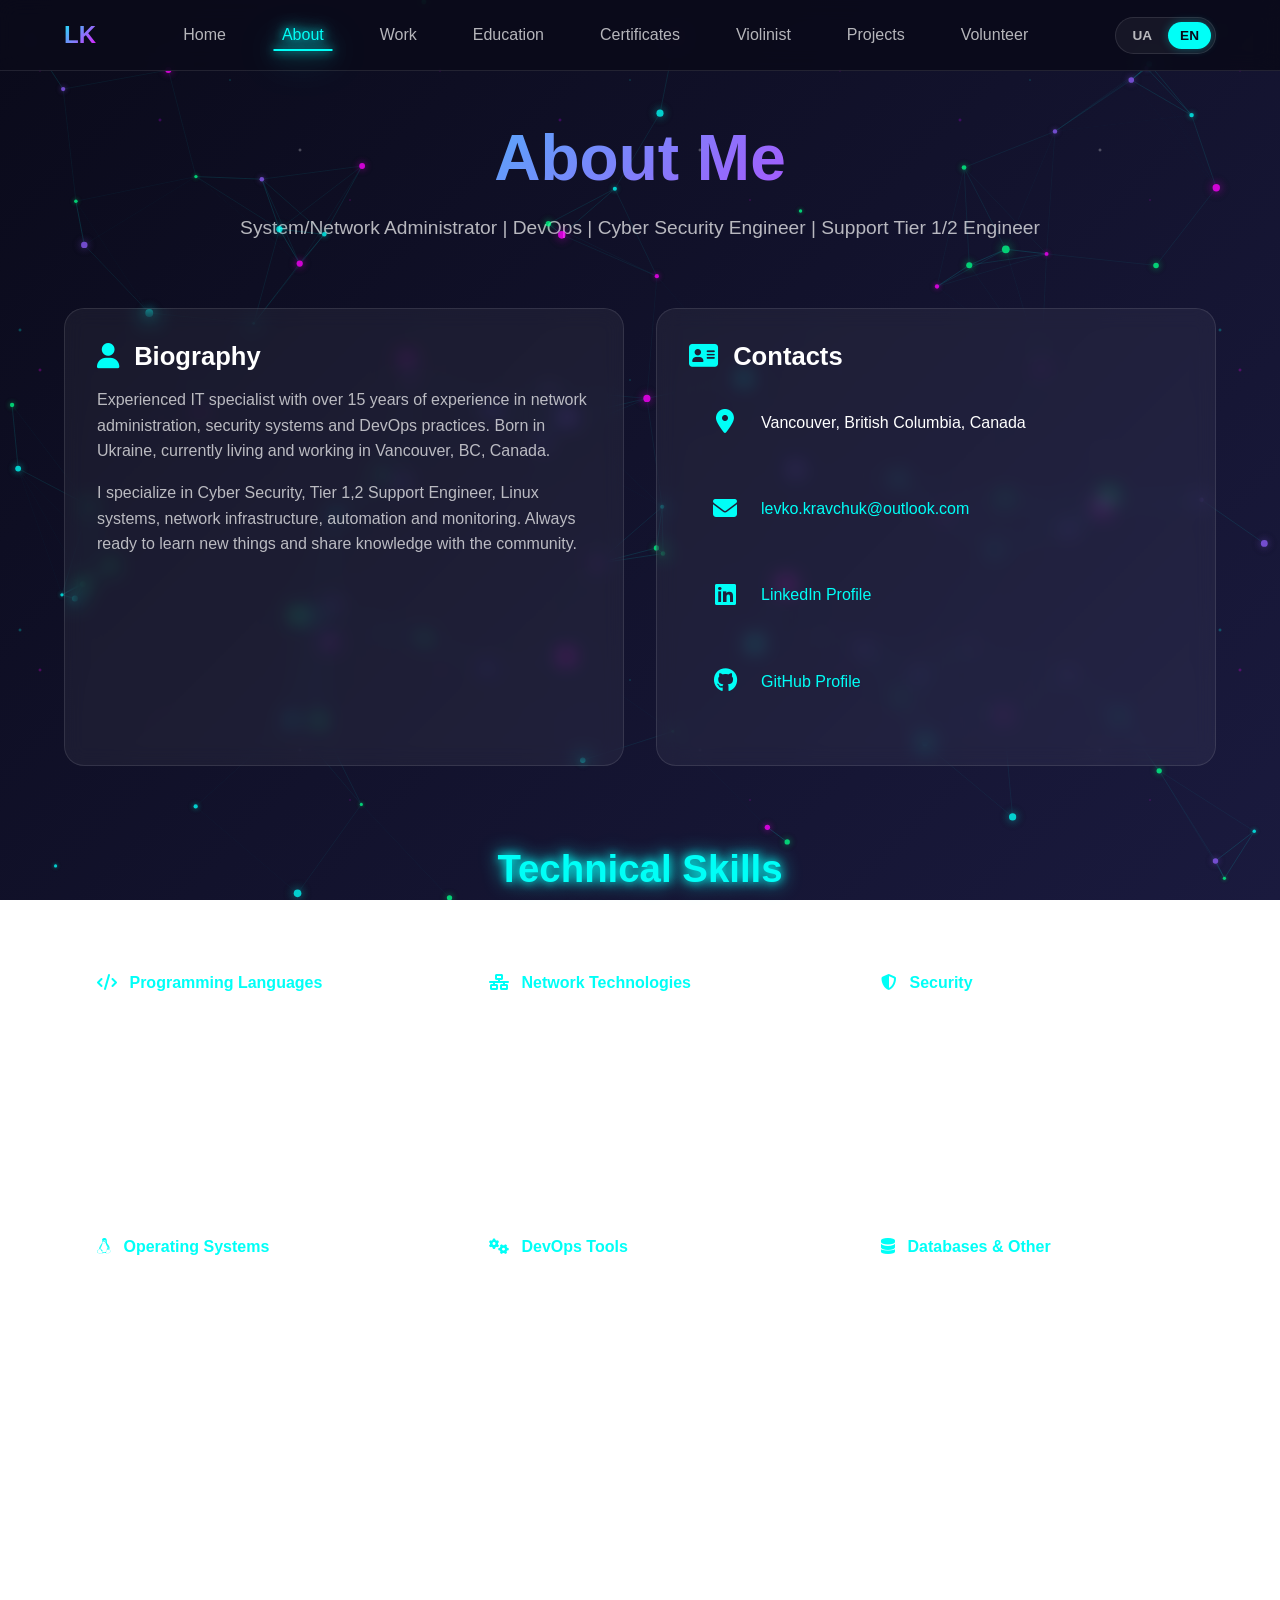
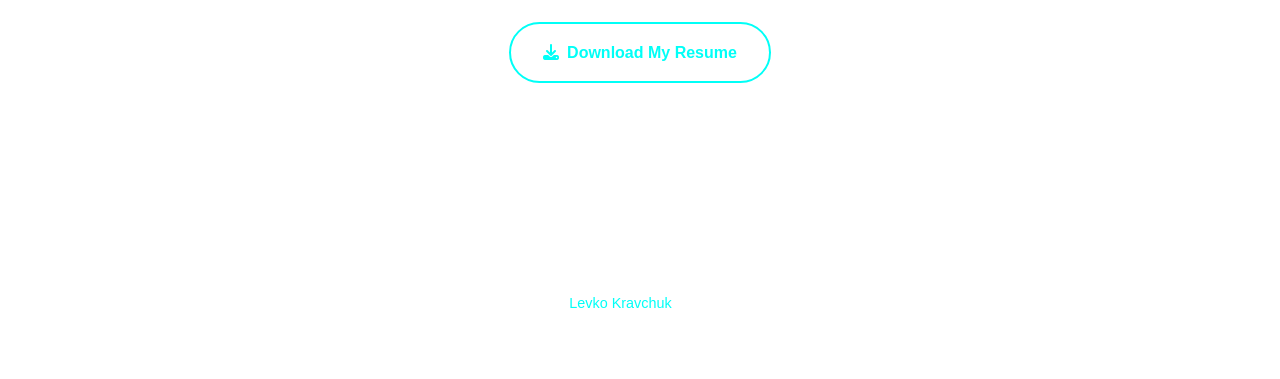
==== commit 57946cac: "feat: add Education page, update Projects (Podman, 3DentalAI), and update nav" ====
--- a/about.html
+++ b/about.html
@@ -36,6 +36,7 @@
                 <li><a href="index.html" class="nav-link" data-i18n="nav_home">Головна</a></li>
                 <li><a href="about.html" class="nav-link active" data-i18n="nav_about">Про мене</a></li>
                 <li><a href="work-history.html" class="nav-link" data-i18n="nav_work">Робота</a></li>
+                <li><a href="education.html" class="nav-link" data-i18n="nav_education">Освіта</a></li>
                 <li><a href="awards.html" class="nav-link" data-i18n="nav_awards">Сертифікати</a></li>
                 <li><a href="violinist.html" class="nav-link" data-i18n="nav_violinist">Скрипаль</a></li>
                 <li><a href="projects.html" class="nav-link" data-i18n="nav_projects">Проєкти</a></li>
